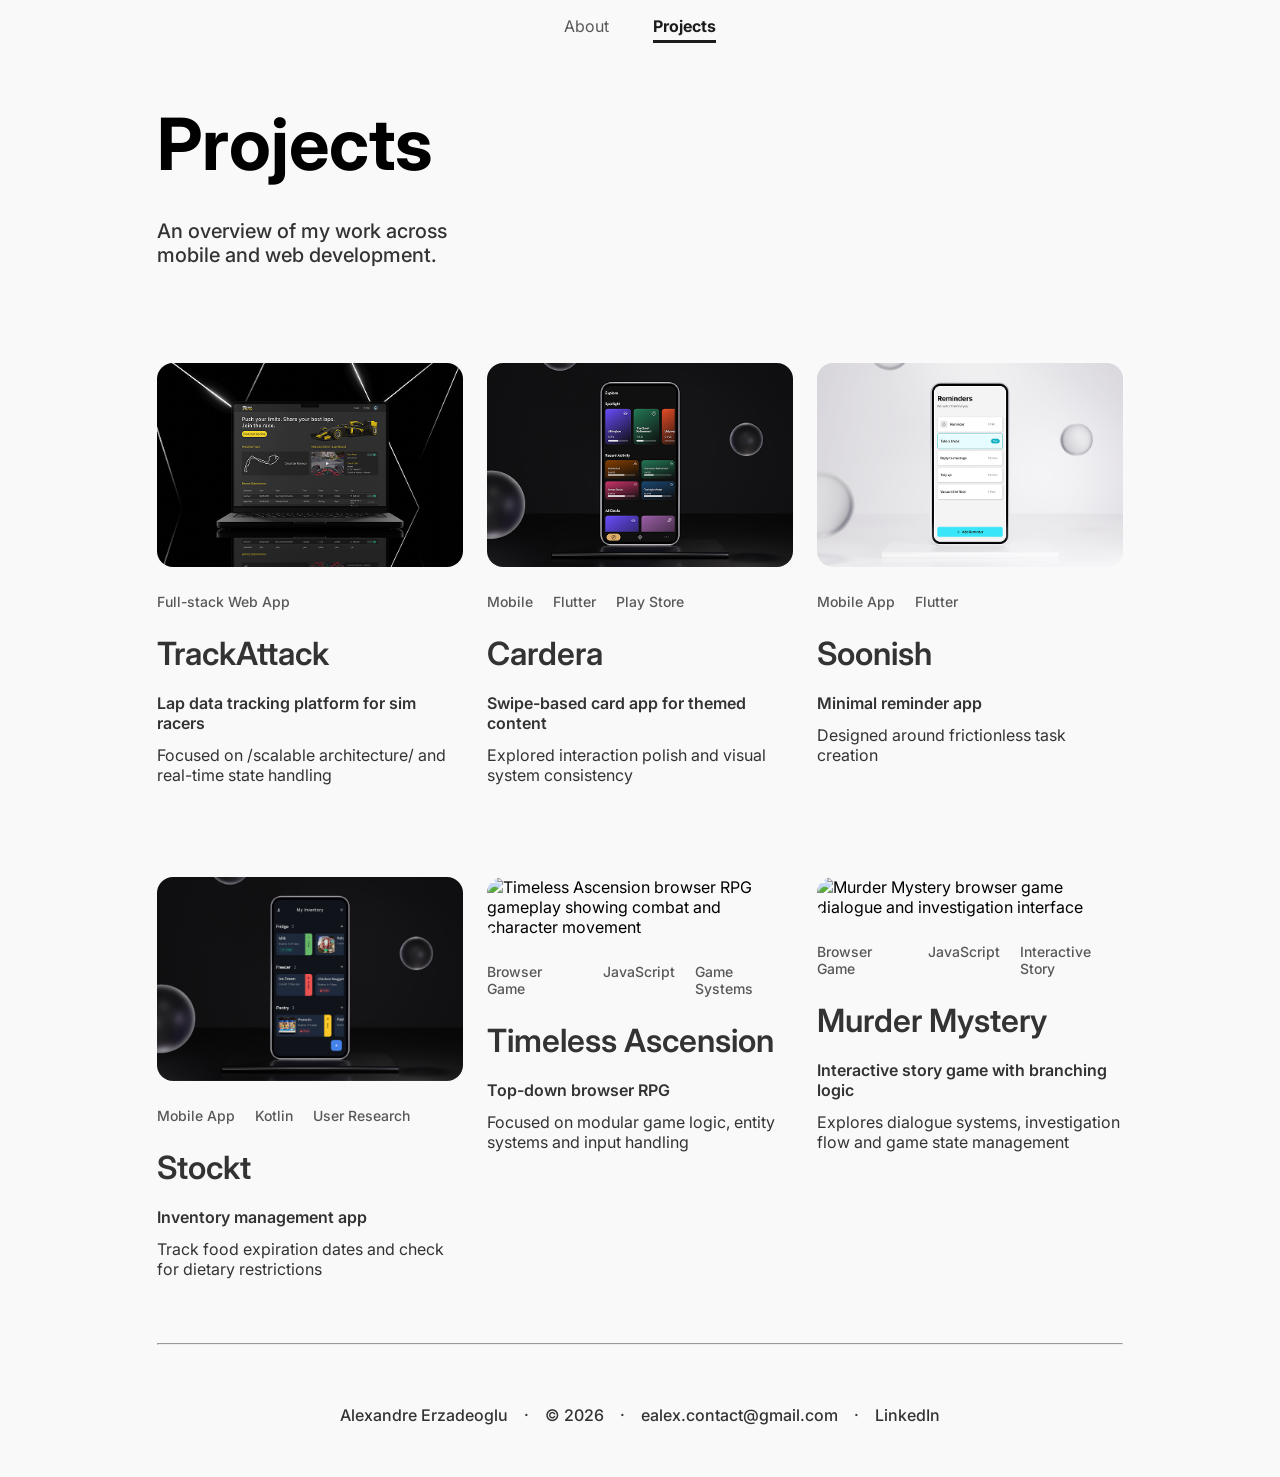
==== projects/index.html @ 20039635 "Restructure project folders and add LinkedIn links to footer" ====
<!DOCTYPE html>
<html lang="en">

<head>
    <meta charset="UTF-8">
    <meta name="viewport" content="width=device-width, initial-scale=1.0">
    <title>Portfolio</title>
    <link rel="stylesheet" href="../style.css">

    <link rel="preconnect" href="https://fonts.googleapis.com">
    <link rel="preconnect" href="https://fonts.gstatic.com" crossorigin>
    <link href="https://fonts.googleapis.com/css2?family=Inter:opsz,wght@14..32,100..900&display=swap" rel="stylesheet">
</head>

<body>
    <header>
        <div class="container">
            <nav>
                <ul class="nav-list">
                    <li><a href="/">About</a></li>
                    <li><a id="current-page" href="/projects/">Projects</a></li>
                </ul>
            </nav>
        </div>
    </header>

    <main>
        <section class="hero">
            <div class="container">        
                <div class="hero-text">
                    <h1>Projects</h1>
                    <p class="intro-statement">An overview of my work across mobile and web development.</p>
                </div>
            </div>
        </section>

        <section class="overview-projects">
            <div class="container">
                <div class="project-cards">
                    <a class="project-card" href="/projects/trackattack.html">
                        <img src="/assets/images/trackattack/mockup.png" alt="TrackAttack app mockup">
                        
                        <div>
                            <div class="project-tags">
                                <span>Full-stack Web App</span>
                            </div>
                            <p class="project-title">TrackAttack</p>
                            <div class="project-description">
                                <p>Lap data tracking platform for sim racers</p>
                                <p>Focused on /scalable architecture/ and real-time state handling</p>
                            </div>
                        </div>
                    </a>

                    <a class="project-card" href="/projects/cardera.html">
                        <img src="/assets/images/cardera/mockup.png" alt="Cardera app mockup">

                        <div>
                            <div class="project-tags">
                                <span>Mobile</span>
                                <span>Flutter</span>
                                <span>Play Store</span>
                            </div>
                            <p class="project-title">Cardera</p>
                            <div class="project-description">
                                <p>Swipe-based card app for themed content</p>
                                <p>Explored interaction polish and visual system consistency</p>
                            </div>
                        </div>
                    </a>

                    <a class="project-card" href="/projects/soonish.html">
                        <img src="/assets/images/soonish/mockup.png" alt="Soonish app mockup">
                        
                        <div>
                            <div class="project-tags">
                                <span>Mobile App</span>
                                <span>Flutter</span>
                            </div>
                            <p class="project-title">Soonish</p>
                            <div class="project-description">
                                <p>Minimal reminder app</p>
                                <p>Designed around frictionless task creation</p>
                            </div>
                        </div>
                    </a>
                    
                    <a class="project-card" href="/projects/stockt.html">
                        <img src="/assets/images/stockt/mockup.png" alt="Stockt app mockup">
                        
                        <div>
                            <div class="project-tags">
                                <span>Mobile App</span>
                                <span>Kotlin</span>
                                <span>User Research</span>
                            </div>
                            <p class="project-title">Stockt</p>
                            <div class="project-description">
                                <p>Inventory management app</p>
                                <p>Track food expiration dates and check for dietary restrictions</p>
                            </div>
                        </div>
                    </a>
                    
                    <a class="project-card" href="/projects/timeless-ascension.html">
                        <img src="/assets/images/timeless-ascension/mockup.png" alt="Timeless Ascension browser RPG gameplay showing combat and character movement">

                        <div>
                            <div class="project-tags">
                                <span>Browser Game</span>
                                <span>JavaScript</span>
                                <span>Game Systems</span>
                            </div>
                            <p class="project-title">Timeless Ascension</p>
                            <div class="project-description">
                                <p>Top-down browser RPG</p>
                                <p>Focused on modular game logic, entity systems and input handling</p>
                            </div>
                        </div>
                    </a>
                    
                    <a class="project-card" href="/projects/murder-mystery.html">
                        <img src="/assets/images/murder-mystery/mockup.png" alt="Murder Mystery browser game dialogue and investigation interface">

                        <div>
                            <div class="project-tags">
                                <span>Browser Game</span>
                                <span>JavaScript</span>
                                <span>Interactive Story</span>
                            </div>
                            <p class="project-title">Murder Mystery</p>
                            <div class="project-description">
                                <p>Interactive story game with branching logic</p>
                                <p>Explores dialogue systems, investigation flow and game state management</p>
                            </div>
                        </div>
                    </a>
                </div>
            </div>
        </section>
    </main>

    <footer>
        <div class="container">    
            <hr>
            <address class="footer-contact">
                <span>Alexandre Erzadeoglu</span>
                <span>&copy; 2026</span>
                <a href="mailto:ealex.contact@gmail.com">ealex.contact@gmail.com</a>
                <a href="https://www.linkedin.com/in/alexandre-erzadeoglu">LinkedIn</a>
            </address>
        </div>
    </footer>
</body>

</html>
---- style.css ----
@import './styles/base.css';
@import './styles/layout.css';
@import './styles/components.css';
@import './styles/projects/case-study.css';
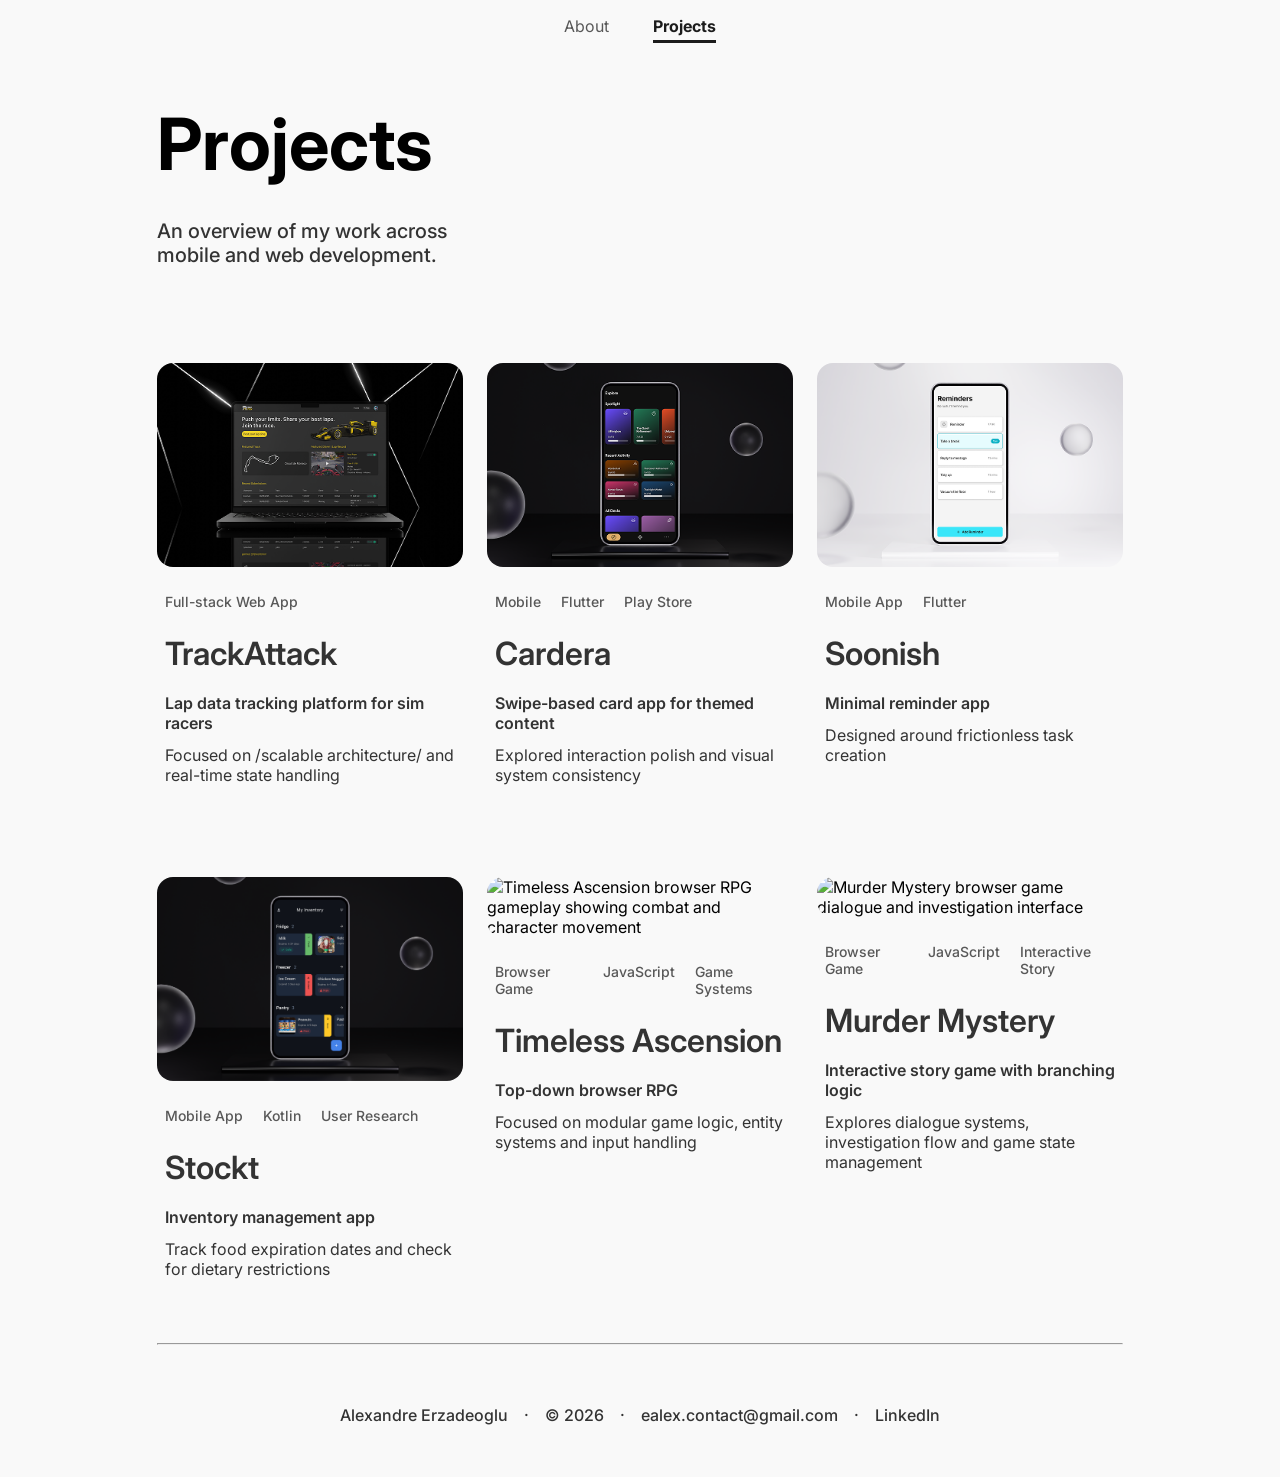
==== commit 32555872: "Refactor: fix HTML validation issues and adjust project card text padding" ====
--- a/projects/index.html
+++ b/projects/index.html
@@ -34,13 +34,13 @@
             </div>
         </section>
 
-        <section class="overview-projects">
+        <div class="overview-projects">
             <div class="container">
                 <div class="project-cards">
                     <a class="project-card" href="/projects/trackattack.html">
                         <img src="/assets/images/trackattack/mockup.png" alt="TrackAttack app mockup">
                         
-                        <div>
+                        <div class="project-info">
                             <div class="project-tags">
                                 <span>Full-stack Web App</span>
                             </div>
@@ -55,7 +55,7 @@
                     <a class="project-card" href="/projects/cardera.html">
                         <img src="/assets/images/cardera/mockup.png" alt="Cardera app mockup">
 
-                        <div>
+                        <div class="project-info">
                             <div class="project-tags">
                                 <span>Mobile</span>
                                 <span>Flutter</span>
@@ -72,7 +72,7 @@
                     <a class="project-card" href="/projects/soonish.html">
                         <img src="/assets/images/soonish/mockup.png" alt="Soonish app mockup">
                         
-                        <div>
+                        <div class="project-info">
                             <div class="project-tags">
                                 <span>Mobile App</span>
                                 <span>Flutter</span>
@@ -88,7 +88,7 @@
                     <a class="project-card" href="/projects/stockt.html">
                         <img src="/assets/images/stockt/mockup.png" alt="Stockt app mockup">
                         
-                        <div>
+                        <div class="project-info">
                             <div class="project-tags">
                                 <span>Mobile App</span>
                                 <span>Kotlin</span>
@@ -105,7 +105,7 @@
                     <a class="project-card" href="/projects/timeless-ascension.html">
                         <img src="/assets/images/timeless-ascension/mockup.png" alt="Timeless Ascension browser RPG gameplay showing combat and character movement">
 
-                        <div>
+                        <div class="project-info">
                             <div class="project-tags">
                                 <span>Browser Game</span>
                                 <span>JavaScript</span>
@@ -122,7 +122,7 @@
                     <a class="project-card" href="/projects/murder-mystery.html">
                         <img src="/assets/images/murder-mystery/mockup.png" alt="Murder Mystery browser game dialogue and investigation interface">
 
-                        <div>
+                        <div class="project-info">
                             <div class="project-tags">
                                 <span>Browser Game</span>
                                 <span>JavaScript</span>
@@ -137,7 +137,7 @@
                     </a>
                 </div>
             </div>
-        </section>
+        </div>
     </main>
 
     <footer>
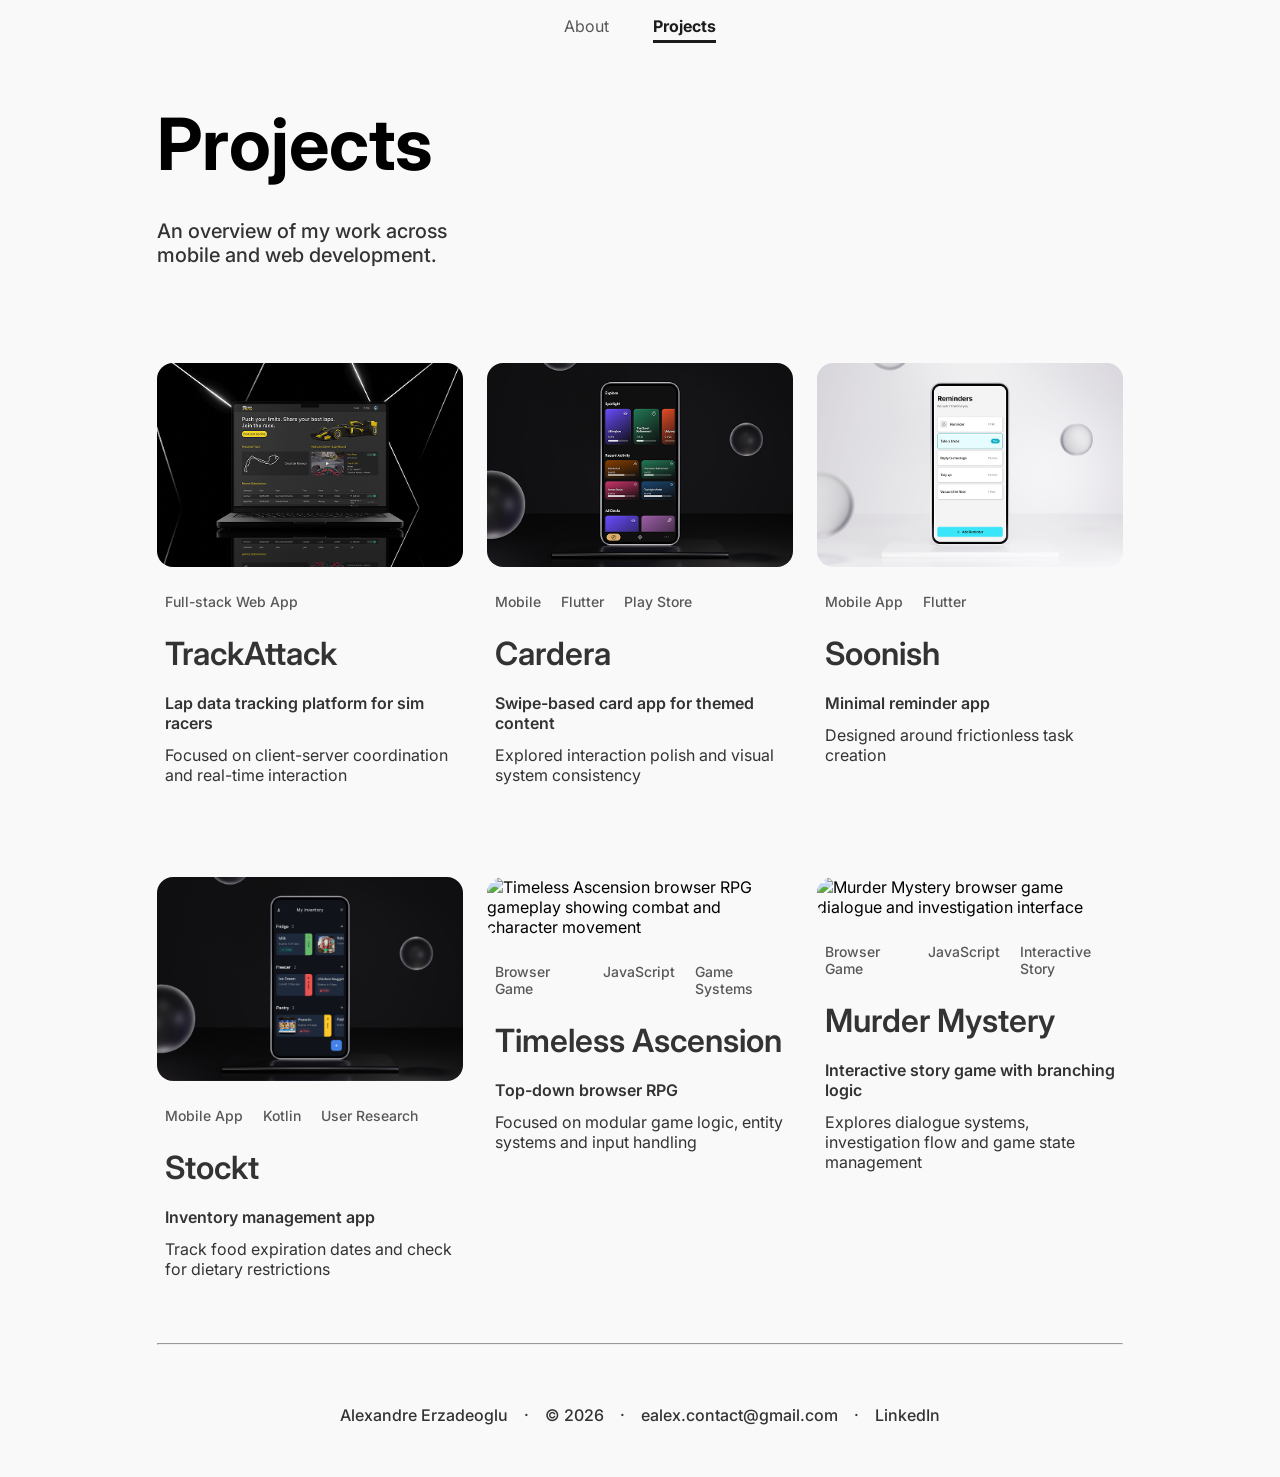
==== commit 2c7c81e5: "Update trackattack project card description" ====
--- a/projects/index.html
+++ b/projects/index.html
@@ -47,7 +47,7 @@
                             <p class="project-title">TrackAttack</p>
                             <div class="project-description">
                                 <p>Lap data tracking platform for sim racers</p>
-                                <p>Focused on /scalable architecture/ and real-time state handling</p>
+                                <p>Focused on client-server coordination and real-time interaction</p>
                             </div>
                         </div>
                     </a>
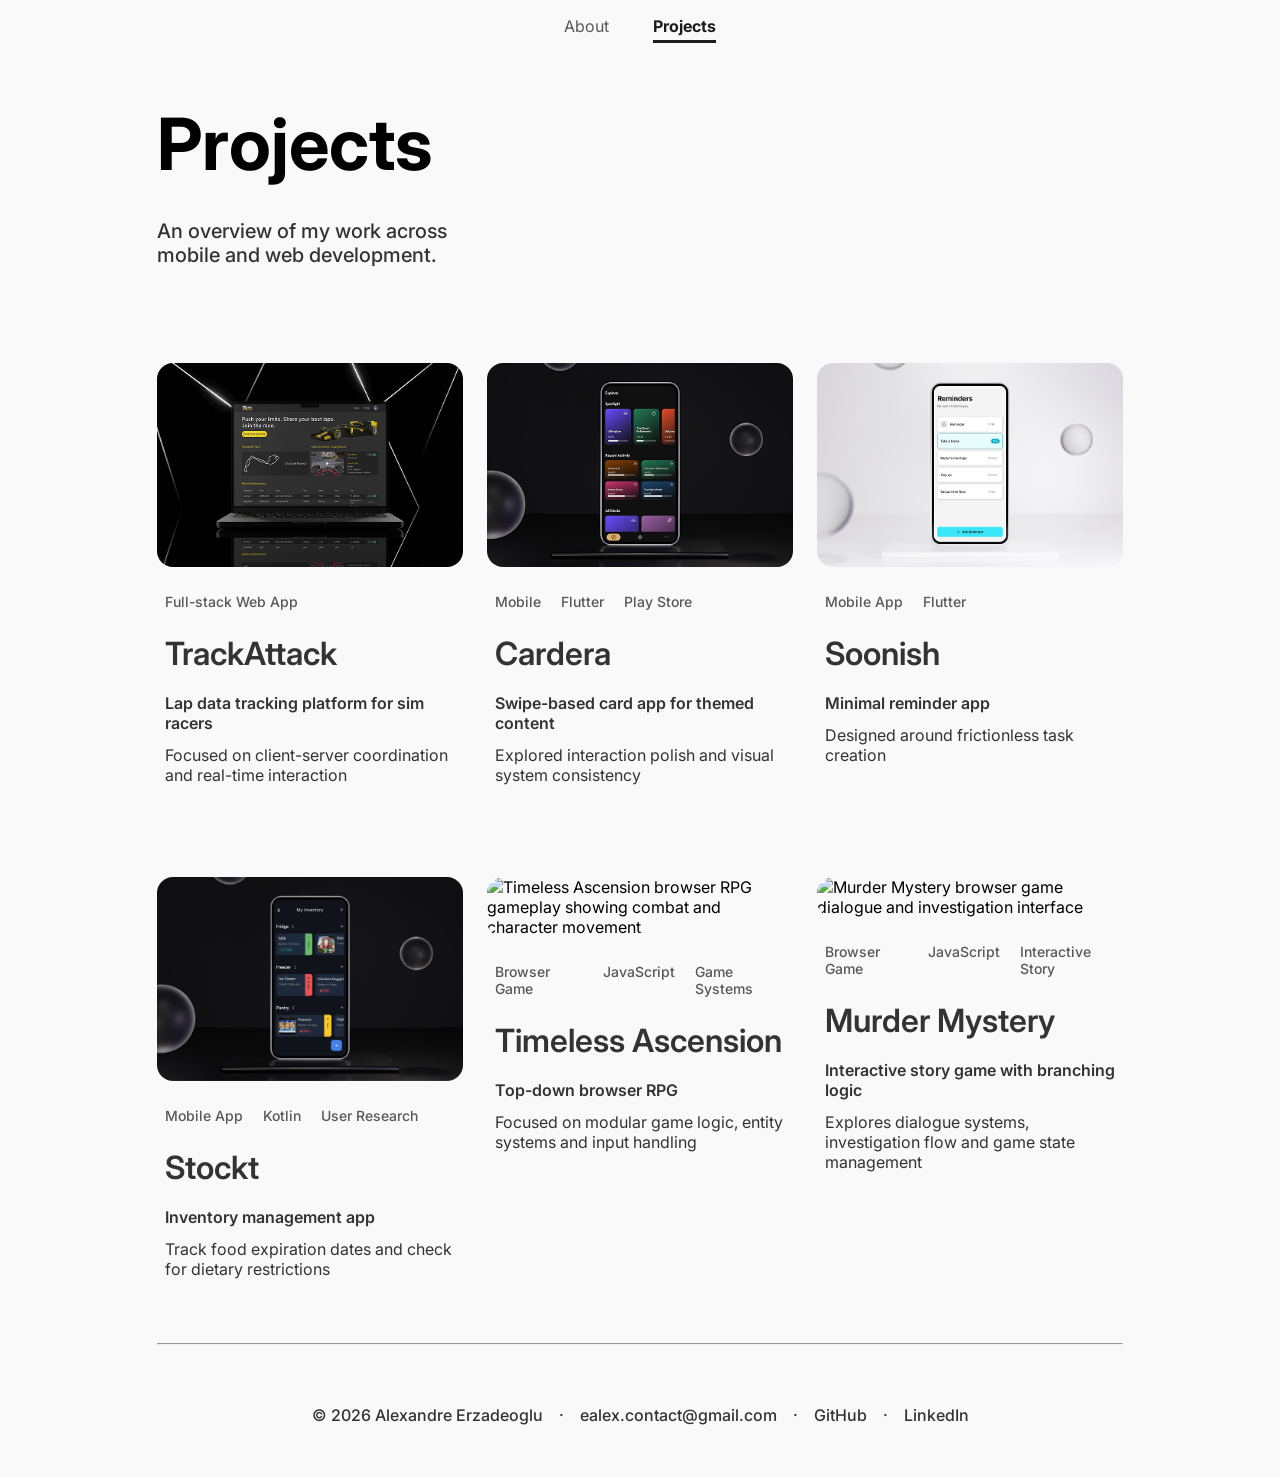
==== commit 3884d516: "add GitHub to footer and merge copyright with name" ====
--- a/projects/index.html
+++ b/projects/index.html
@@ -144,9 +144,9 @@
         <div class="container">    
             <hr>
             <address class="footer-contact">
-                <span>Alexandre Erzadeoglu</span>
-                <span>&copy; 2026</span>
+                <span>&copy; 2026 Alexandre Erzadeoglu</span>
                 <a href="mailto:ealex.contact@gmail.com">ealex.contact@gmail.com</a>
+                <a href="https://github.com/byealex">GitHub</a>
                 <a href="https://www.linkedin.com/in/alexandre-erzadeoglu">LinkedIn</a>
             </address>
         </div>
